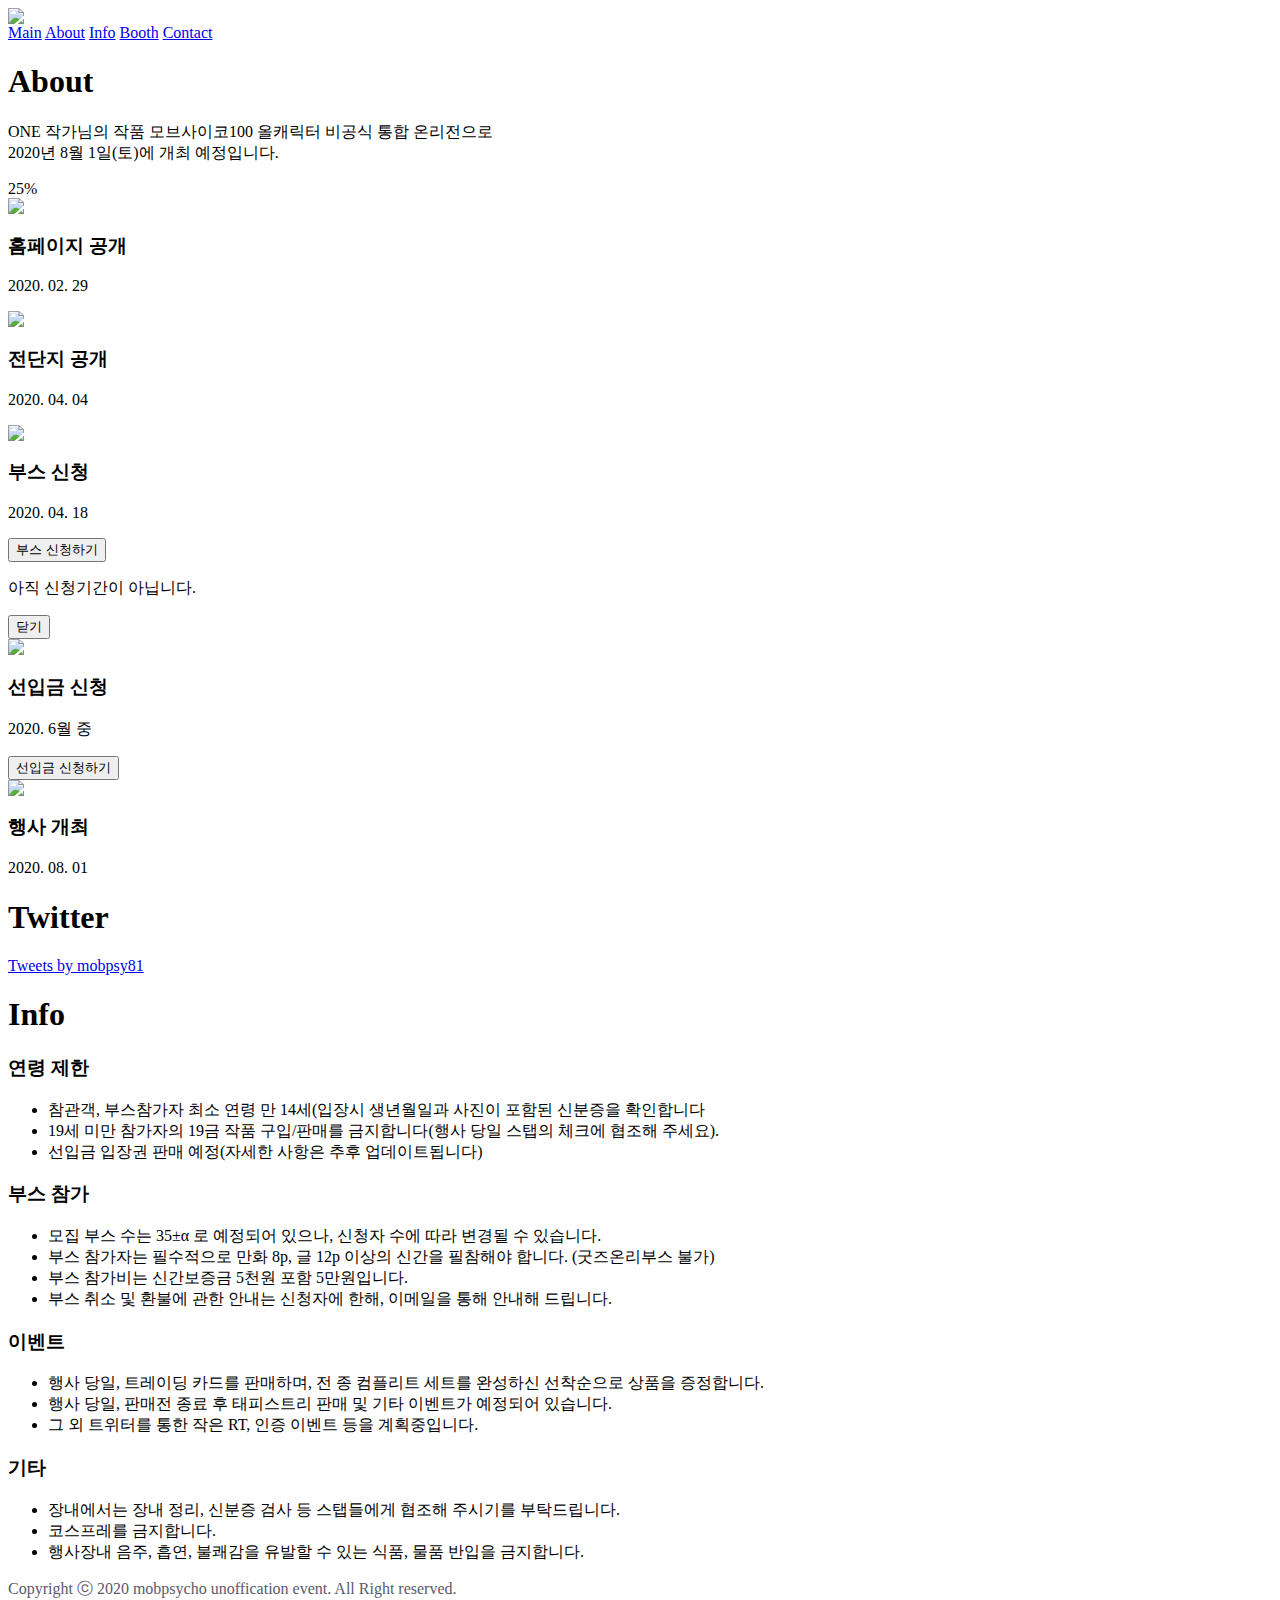
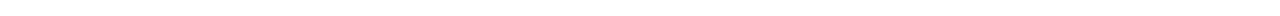
==== index.html @ 05ce7b79 "main_update" ====
<html lang="ko">
<head>
    <meta charset="UTF-8">
    <meta name="viewport" content="user-scalable=no, initial-scale=1.0, maximum-scale=1.0, minimum-scale=1.0, width=device-width">
    <meta name="author" content="webstoryboy">
    <meta name="description" content="모브사이코100 통합 온리전 2020년 8월 1일 개최합니다.">
    <meta name="keywords" content="모브사이코100, mobpsycho100, mobpsycho, 온리전">
    <title>모브싸이코100 통합 온리전</title>

    <!-- style -->
    <link rel="stylesheet" href="css/main.css?1">
    <link href="https://fonts.googleapis.com/css?family=Lato|Noto+Sans+KR|Racing+Sans+One&display=swap" rel="stylesheet">
    <link href="https://fonts.googleapis.com/icon?family=Material+Icons" rel="stylesheet">
    

    <!-- 파비콘 -->
    <link rel="shortcut icon" href="img/favicon.ico">
    <link rel="apple-touch-icon-precomposed" href="img/favicon-152.png">
    <link rel="icon" href="img/favicon-16.png" sizes="16x16"> 
    <link rel="icon" href="img/favicon-32.png" sizes="32x32"> 
    <link rel="icon" href="img/favicon-48.png" sizes="48x48"> 
    <link rel="icon" href="img/favicon-64.png" sizes="64x64"> 
    <link rel="icon" href="img/favicon-128.png" sizes="128x128">

    <script src="https://ajax.googleapis.com/ajax/libs/jquery/1.12.4/jquery.min.js"></script>
    <script type="text/javascript">
        jQuery(document).ready(function($) {
            $('.counter').counterUp({
                delay: 10,
                time: 1000
            });
        });
    </script>

    <!-- HTLM5shiv ie6~8 -->
    <!--[if lt IE 9]> 
        <script src="js/html5shiv.min.js"></script>
        <script type="text/javascript">
            alert("현재 당신이 보는 브라우저는 지원하지 않습니다. 최신 브라우저로 업데이트해주세요!");
        </script>
    <![endif]-->
</head>

<body>
    <!--menu-->
    <header id="header">
        <div class="container">
            <div class="header clrearfix">
                <div class="row">
                    <div class="header_menu">
                        <div class="left_wrap">
                            <a href="index.html"><img src="img/logo.png"></a> 
                        </div>
                        <div class="right_wrap">
                            <a class="menu" href="index.html">Main</a>
                            <a class="menu" href="#about_twitter">About</a>
                            <a class="menu" href="#info">Info</a>
                            <a class="menu" href="booth.html">Booth</a>
                            <a class="menu" href="contact.html">Contact</a>
                        </div>
                    </div>
                </div>
            </div>
        </div>
    </header>

    <!--banner-->
    <section id="banner">
        <div class="container">
            <div class="banner">
            </div>
        </div>
    </section>

    <!--about-->
    <section id="about_twitter">
        <div class="container">
            <div class="row">
                <div class="about">
                    <h1>About</h1>
                    <p>ONE 작가님의 작품 모브사이코100 올캐릭터 비공식 통합 온리전으로 <br>2020년 8월 1일(토)에 개최 예정입니다.</p>
                    <div class="number">
                        <span class="counter">25</span><span>%</span>
                    </div>

                    <div class="process">
                        <div class="step">
                            <div class="icon">
                                <img src="img/icon1.svg">
                            </div>
                            <div class="line">
                                <div class="circle_on"></div>
                                <div class="rectangle_done"></div>
                            </div>
                            <div class="txt">
                                <h3>홈페이지 공개</h3>
                                <p class="subtxt">2020. 02. 29</p>
                            </div>
                        </div>
                        <div class="step">
                            <div class="icon">
                                <img src="img/icon2.svg">
                            </div>
                            <div class="line">
                                <div class="circle_on"></div>
                                <div class="rectangle_doing"></div>
                            </div>
                            <div class="txt">
                                <h3>전단지 공개</h3>
                                <p class="subtxt">2020. 04. 04</p>
                            </div>
                        </div>
                        <div class="step">
                            <div class="icon">
                                <img src="img/icon3.svg">
                            </div>
                            <div class="line">
                                <div class="circle"></div>
                                <div class="rectangle"></div>
                            </div>
                            <div class="txt">
                                <h3>부스 신청</h3>
                                <p class="subtxt">2020. 04. 18</p>
                                <button type="button" id="booth" class="btn_apply">부스 신청하기</button>
                                
                                <!-- The Modal -->
                                <div id="modal" class="modal">
                                <!-- Modal content -->
                                    <div class="modal-content">                     
                                        <p class="modal_txt">아직 신청기간이 아닙니다.</p>
                                        <button type="button" id="modal_close_btn">닫기</button>                                  
                                    </div>
                                </div>
                            </div>
                        </div>
                        <div class="step">
                            <div class="icon">
                                <img src="img/icon4.svg">
                            </div>
                            <div class="line">
                                <div class="circle"></div>
                                <div class="rectangle"></div>
                            </div>
                            <div class="txt">
                                <h3>선입금 신청</h3>
                                <p class="subtxt">2020. 6월 중</p>
                                <button button type="button" id="enter" class="btn_apply">선입금 신청하기</button>
                            </div>
                        </div>
                        <div class="step">
                            <div class="icon">
                                <img src="img/icon5.svg">
                            </div>
                            <div class="line">
                                <div class="circle"></div>
                                <div class="rectangle_end"></div>
                            </div>
                            <div class="txt">
                                <h3>행사 개최</h3>
                                <p class="subtxt">2020. 08. 01</p>
                            </div>
                        </div>
                    </div>

                </div>
                <div class="twitter">
                    <h1>Twitter</h1>
                    <a class="twitter-timeline" data-width="100%" data-height="460" data-theme="light" href="https://twitter.com/mobpsy81?ref_src=twsrc%5Etfw">Tweets by mobpsy81</a> <script async src="https://platform.twitter.com/widgets.js" charset="utf-8"></script>
                </div>
            </div>
        </div>
    </section>

    <section id="info">
        <div class="container">
            <h1>Info</h1>
            <div class="row">
                <div class="card_wrap">
                <div class="card">
                        <h3>연령 제한</h3>
                        <ul>
                            <li>참관객, 부스참가자 최소 연령 만 14세(입장시 생년월일과 사진이 포함된 신분증을 확인합니다</li>
                            <li>19세 미만 참가자의 19금 작품 구입/판매를 금지합니다(행사 당일 스탭의 체크에 협조해 주세요).</li>
                            <li>선입금 입장권 판매 예정(자세한 사항은 추후 업데이트됩니다)</li>
                        </ul>
                    </div>
                    <div class="card">
                        <h3>부스 참가</h3>
                        <ul>
                            <li>모집 부스 수는 35±α 로 예정되어 있으나, 신청자 수에 따라 변경될 수 있습니다.</li>
                            <li>부스 참가자는 필수적으로 만화 8p, 글 12p 이상의 신간을 필참해야 합니다. (굿즈온리부스 불가)</li>
                            <li>부스 참가비는 신간보증금 5천원 포함 5만원입니다.</li>
                            <li>부스 취소 및 환불에 관한 안내는 신청자에 한해, 이메일을 통해 안내해 드립니다.</li>
                        </ul>
                    </div>
                </div>
                <div class="card_wrap">
                    <div class="card">
                        <h3>이벤트</h3>
                        <ul>
                            <li>행사 당일, 트레이딩 카드를 판매하며, 전 종 컴플리트 세트를 완성하신 선착순으로 상품을 증정합니다.</li>
                            <li>행사 당일, 판매전 종료 후 태피스트리 판매 및 기타 이벤트가 예정되어 있습니다.</li>
                            <li>그 외 트위터를 통한 작은 RT, 인증 이벤트 등을 계획중입니다.</li>
                        </ul>
                    </div>
                    <div class="card">
                        <h3>기타</h3>
                        <ul>
                            <li>장내에서는 장내 정리, 신분증 검사 등 스탭들에게 협조해 주시기를 부탁드립니다.</li>
                            <li>코스프레를 금지합니다.</li>
                            <li>행사장내 음주, 흡연, 불쾌감을 유발할 수 있는 식품, 물품 반입을 금지합니다.</li>
                        </ul>
                    </div>
                </div>

            </div>
        </div>

    </section>

    <footer>
        <p style="color: #5B596E;">Copyright ⓒ 2020 mobpsycho unoffication event. All Right reserved.</p>
    </footer>
    
    <script src="https://cdnjs.cloudflare.com/ajax/libs/waypoints/2.0.3/waypoints.min.js"></script>
    <script src="jquery.counterup.min.js"></script>
    <script>
           document.getElementById("booth").onclick = function() {
               document.getElementById("modal").style.display="block";
           }

           document.getElementById("enter").onclick = function() {
               document.getElementById("modal").style.display="block";
           }
           
           document.getElementById("modal_close_btn").onclick = function() {
               document.getElementById("modal").style.display="none";
           }   
    </script>

</body>
</html>
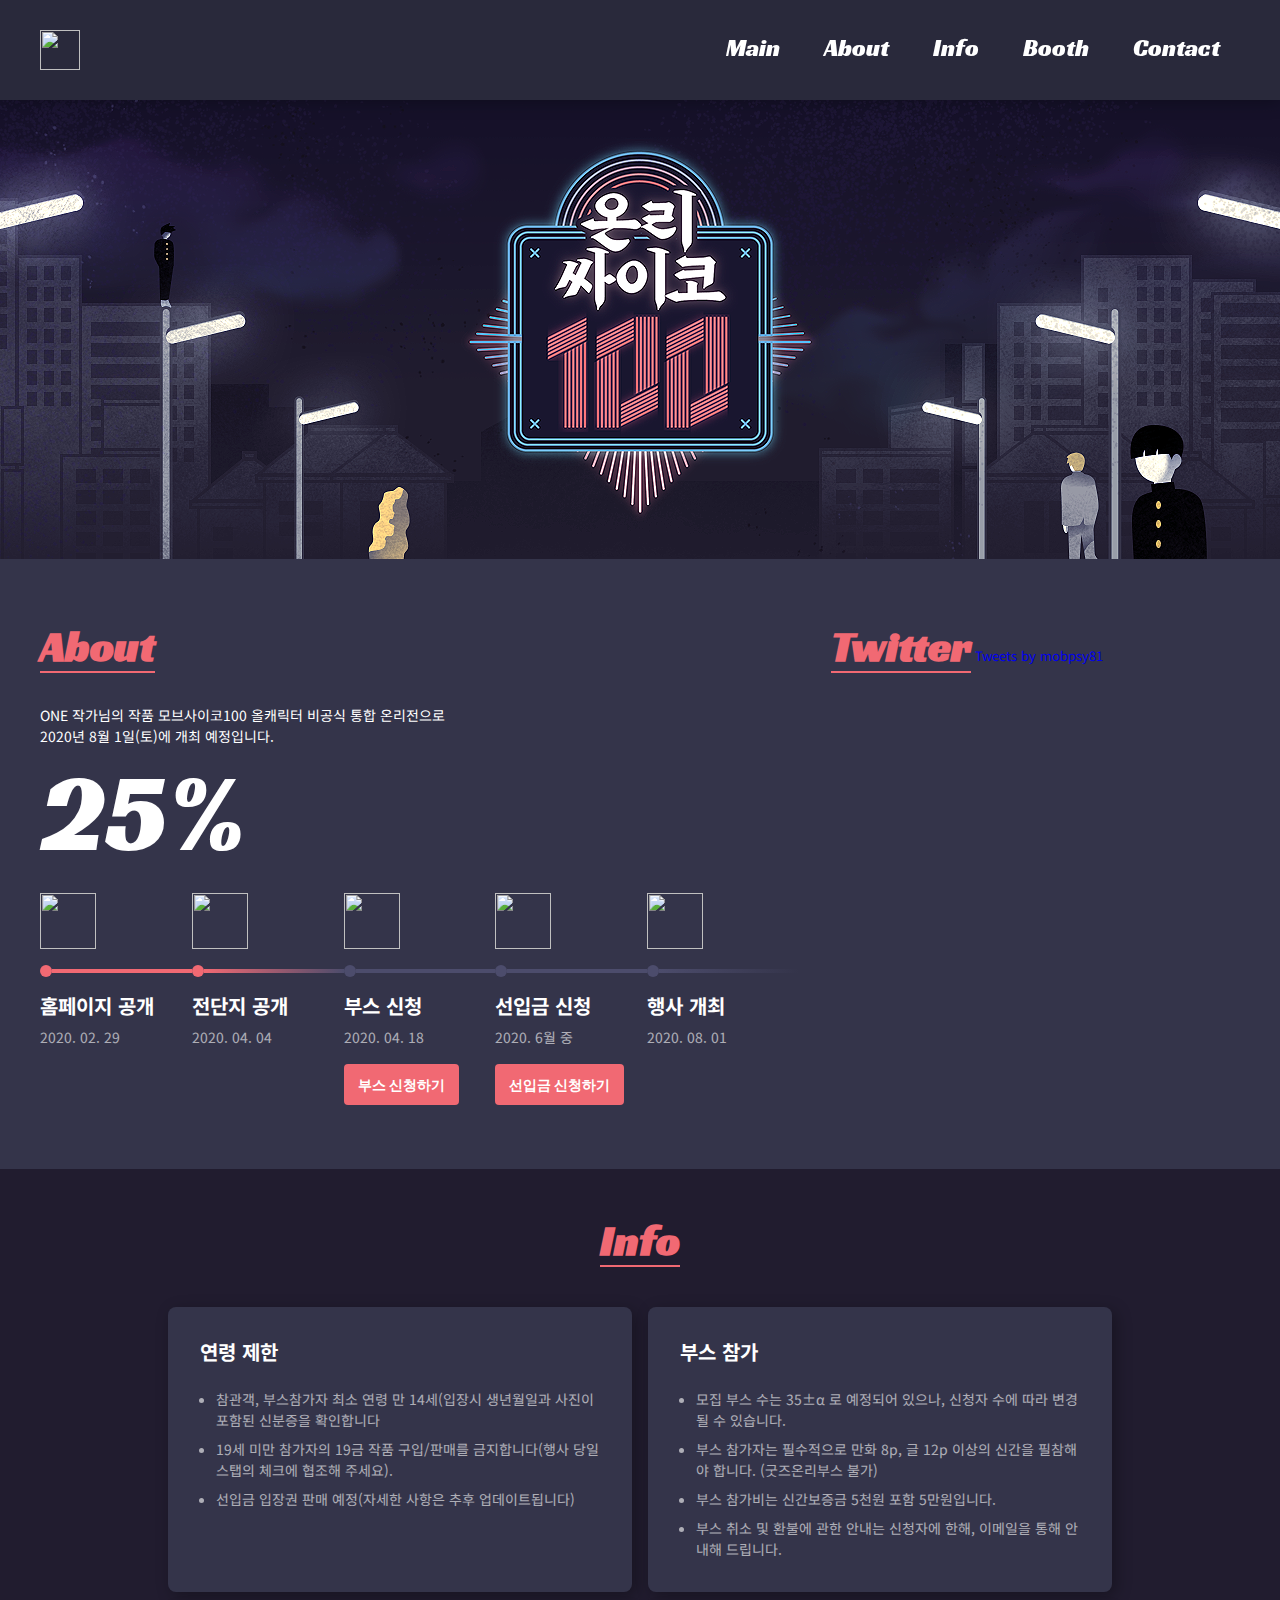
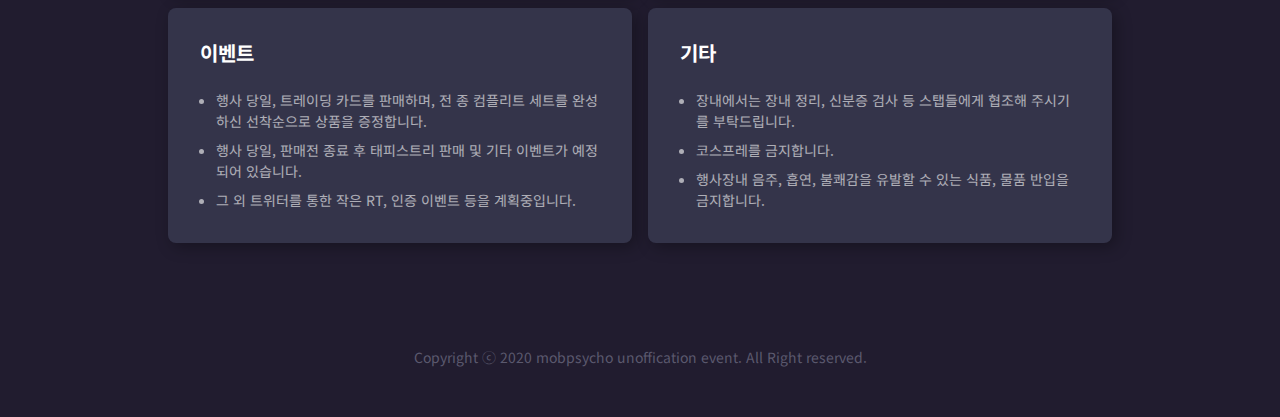
==== commit 91e9fae8: "index_again" ====
--- a/index.html
+++ b/index.html
@@ -8,7 +8,7 @@
     <title>모브싸이코100 통합 온리전</title>
 
     <!-- style -->
-    <link rel="stylesheet" href="css/main.css?1">
+    <link rel="stylesheet" href="css/main.css?2">
     <link href="https://fonts.googleapis.com/css?family=Lato|Noto+Sans+KR|Racing+Sans+One&display=swap" rel="stylesheet">
     <link href="https://fonts.googleapis.com/icon?family=Material+Icons" rel="stylesheet">
     
--- a/css/main.css
+++ b/css/main.css
@@ -0,0 +1,739 @@
+/* reset */
+/* 여백 초기화 */
+body,div,ul,li,dl,dd,dt,ol,h1,h2,h3,h4,h5,h6,input,fieldset,legend,p,select,table,th,td,tr,textarea,button,form,figure,figcaption{margin:0;padding:0;}
+
+/* a 링크 초기화 */
+a {
+    text-decoration: none;
+}
+
+a:hover {
+    text-decoration: none;
+}
+
+/* 폰트 초기화 */
+body, input, textarea, select, button, table {font-family: 'Noto Sans KR', 'AppleSDGothicNeo-Regular','Malgun Gothic', sans-serif; color: #222; font-size: 13px; line-height: 1.5;}
+
+/* style */
+
+/* 레이아웃 */
+
+body {
+    background-color: #211C2F;
+}
+
+.clearfix:after {
+    content: "";
+    display: block;
+    clear: both;
+}
+
+.title {
+    text-align: center;
+    padding-top: 99px;
+    margin: 3rem 0;
+}
+
+.title p {
+    font-size: 16px;
+    line-height: 26px;
+}
+
+.title a {
+    color: #fff;
+    text-decoration: underline;
+}
+
+.title a:hover {
+    color: #F16973;
+}
+
+footer {
+    background-color: #211C2F;
+    height: 70px;
+    text-align: center;
+    margin-top: 3rem;
+}
+
+/* 컨테이너 */
+.container {
+    position: relative; 
+    width: 1200px; 
+    margin: 0 auto;
+}
+
+/* 헤더 */
+
+#header {
+    background-color: #29293B;
+    position: fixed;
+    top: 0;
+    width: 100%;
+    z-index: 1;
+    box-shadow: 0 2px 16px 0 rgba(0,0,0,0.30);
+}
+
+.header {
+    padding: 30px 0;
+}
+
+.header .header_menu {
+    vertical-align: middle;
+}
+
+.header_menu .left_wrap {
+    display: inline-block;
+}
+
+.header_menu .right_wrap {
+    display: inline-block;
+    float: right;
+}
+
+.header_menu img {
+    display: inline-block;
+    vertical-align: middle;
+    height: 40px;
+    margin-right: 40px;
+}
+
+.menu {
+    color: #fff;
+    display: inline-block;
+    vertical-align: middle;
+    transition: 0.3s ease;
+    -webkit-transition: 0.3s ease;
+    -moz-transition: 0.3s ease;
+    font-family: 'Racing Sans One', cursive;
+    font-size: 24px;
+    margin: 0 20px;
+}
+
+.menu .on {
+    color: #F16973;
+    text-decoration-line: underline;
+}
+
+.menu:hover {
+    color: #F16973;
+    text-decoration-line: underline;
+    cursor: pointer;
+}
+
+/*mobile-header*/
+
+
+
+
+
+/*banner*/
+#banner {
+    background: url(../img/banner.png);
+    background-color: #151129;
+    background-repeat: no-repeat;
+    background-position: center;
+    height: 460px;
+    margin-top: 99px;
+}
+
+.banner {
+    height: 460px;
+}
+
+/*about*/
+#about_twitter {
+    padding: 4rem 0;
+    background-color: #34344A;
+    display: flex;
+}
+
+#about_twitter .row {
+    display: flex;
+    animation: transform 1s, all 1s ease;
+}
+
+.about {
+    width: 65%;
+    margin-right: 2rem;
+    display: inline-block;
+}
+
+.number>span {
+    font-size: 110px;
+    font-family: 'Racing Sans One', cursive;
+    line-height: 130px;
+    margin-top: 1rem;
+    color: #fff;
+}
+
+/*about-process*/
+
+.process {
+    display: flex;
+}
+
+.step {
+    width: 20%;
+    margin-top: 1rem;
+    text-align: left;
+}
+
+.icon>img{
+    height: 56px;
+}
+
+.line {
+    display: flex;
+}
+
+.circle {
+    height: 12px;
+    width: 12px;
+    background-color: #4C4C6C;
+    border-radius: 50%;
+    display: inline-block;
+    margin: 1rem 0;
+}
+
+.circle_on {
+    height: 12px;
+    width: 12px;
+    background-color: #F16973;
+    border-radius: 50%;
+    display: inline-block;
+    margin: 1rem 0;
+}
+
+.rectangle {
+    height: 4px;
+    width: 85%;
+    padding-left: 12px;
+    background-color: #4C4C6C;
+    display: inline-block;
+    margin: 1.25rem 0;
+}
+
+.rectangle_done {
+    height: 4px;
+    width: 85%;
+    padding-left: 12px;
+    background-color: #F16973;
+    display: inline-block;
+    margin: 1.25rem 0;
+}
+
+
+.rectangle_doing {
+    height: 4px;
+    width: 85%;
+    padding-left: 12px;
+    background: linear-gradient( to right, #F16973,#4C4C6C );
+    display: inline-block;
+    margin: 1.25rem 0;
+}
+
+.rectangle_end {
+    height: 4px;
+    width: 85%;
+    padding-left: 12px;
+    background: linear-gradient( to right, #4C4C6C, #34344A);
+    display: inline-block;
+    margin: 1.25rem 0;
+}
+
+
+.btn_apply {
+    background-color: #F16973;
+    border-radius: 4px;
+    border: none;
+    padding: 10px 14px;
+    text-align: center;
+    display: inline-block;
+    font-size: 14px;
+    font-weight: 700;
+    color: #fff;
+    font-family: 'Lato', sans-serif;
+    margin-top: 1rem;
+    cursor: pointer;
+}
+
+.btn_apply:hover {
+    background-color: #FF949C;
+    border-color: #FF949C;
+    color: #ffffff;
+}
+
+/*twitter*/
+.twitter {
+    width: 35%;
+    display: inline-block;
+}
+
+/*info*/
+
+#info {
+    padding: 3rem 0;
+    text-align: center;
+    background-color: #211C2F;
+    background: url(../img/pattern.png);
+    background-repeat: repeat;
+}
+
+.card_wrap {
+    width: 80%;
+    display: flex;
+    margin: 0 auto;
+    animation: transform 1s, all 1s ease;
+}
+
+.card {
+    width: 50%;
+    margin: 0.5rem;
+    padding: 2rem;
+    background: #34344A;
+    box-shadow: 4px 4px 16px 0 rgba(0,0,0,0.30);
+    border-radius: 8px;
+    text-align: left;
+    display: inline-block;
+}
+
+.card>h3 {
+    margin-bottom: 1.5rem;
+}
+
+
+/*Contat form*/
+
+#contact {
+    background-color: #211C2F;
+    display: block;
+}
+
+.form_container {
+    display: block;
+    width: 700px;
+    margin: 0 auto;
+}
+
+.pure-group {
+    display: block;
+    padding: 10px 0;
+    border: none;
+}
+
+input {
+    height: 40px;
+    width: 30%;
+    border: none;
+    border-radius: 4px;
+    padding: 8px;
+}
+
+textarea {
+    width: 85%;
+    border: none;
+    border-radius: 4px;
+    padding: 8px;
+}
+
+label {
+    color: #fff;
+    font-size: 20px;
+    display: inline-block;
+    width: 15%;
+    vertical-align: top;
+}
+
+.send_contact {
+    display: block;
+    width: 200px;
+    height: 48px;
+    background: #F16973;
+    border: none;
+    border-radius: 4px;
+    font-size: 16px;
+    font-weight: 700;
+    color: #fff;
+    margin: 1.5rem auto;
+    cursor: pointer;
+}
+
+/* The Modal (background) */
+#modal { /* Hidden by default */
+    display: none;
+    position: fixed; /* Stay in place */
+    z-index: 1; /* Sit on top */
+    left: 0;
+    top: 0;
+    width: 100%;
+    height: 100%; /* Full height */
+    overflow: auto; /* Enable scroll if needed */
+    background-color: rgb(0,0,0); /* Fallback color */
+    background-color: rgba(0,0,0,0.4); /* Black w/ opacity */
+}
+
+/* Modal Content/Box */
+.modal-content {
+    background-color: #fefefe;
+    margin: 26% auto; /* 15% from the top and centered */
+    padding: 30px;
+    border: 1px solid #888;
+    border-radius: 4px;
+    width: 300px;
+    text-align: center;        
+}
+
+.modal-content .modal_txt {
+    font-size: 20px;
+    color: #34344A;
+    text-align: center;
+}
+
+/* The Close Button */
+#modal_close_btn {
+    color: #aaa;
+    display: inline-block;
+    font-size: 14px;
+    font-weight: bold;
+    padding: 4px 16px;
+    border-radius: 4px;
+    border: solid #aaa 1px;
+    margin-top: 20px;
+}
+
+#modal_close_btn:hover,
+#modal_close_btn:focus {
+    color: black;
+    text-decoration: none;
+    cursor: pointer;
+}
+
+
+/*폰트*/
+h1 {
+    font-family: 'Racing Sans One', cursive;
+    font-size: 42px;
+    line-height: 48px;
+    color: #F16973;
+    border-bottom: solid #F16973 2px;
+    display: inline-block;
+    margin-bottom: 2rem;
+}
+
+h2 {
+    font-family: 'Noto Sans KR', 'AppleSDGothicNeo-Regular', sans-serif;
+    font-size: 24px;
+    color: #fff;
+    font-weight: 700;
+}
+
+
+h3 {
+    font-family: 'Noto Sans KR', 'AppleSDGothicNeo-Regular', sans-serif;
+    font-size: 20px;
+    line-height: 26px;
+    color: #fff;
+    font-weight: 700;
+    margin-bottom: 8px;
+}
+
+p {
+    font-family: 'Noto Sans KR', 'AppleSDGothicNeo-Regular', sans-serif;
+    font-size: 14px;
+    color: #fff;
+    font-weight: normal;
+}
+
+.subtxt {
+    color: #fff; opacity: 0.6;
+}
+
+ul
+li {
+    position: relative;
+    margin-top: 8px;
+    font-size: 14px;
+    font-weight: 400;
+    left: 1rem;
+    width: calc(100% - 1rem);
+    color: #fff;
+    opacity: 0.6;
+    padding-right: 10px;
+}
+
+@keyframes transform {
+    0% {
+        transform: translateY(20px);
+        opacity: 0;
+    }
+
+    100% {
+        transform: translateY(0);
+        opacity: 1;
+    }
+}
+
+
+
+/* mediaquery */
+/* 화면 너비 0~1220px */
+@media (max-width: 1220px){
+    .container {width: 100%;}
+    .row {padding: 0 2rem;}
+}
+
+@media (max-width: 1024px){
+
+    .row {padding: 0 1.5rem;}
+
+    #about_twitter {
+        display: block;
+        text-align: center;
+        margin: 0 auto;
+    }
+
+    #about_twitter .row {
+        display: block;
+        padding: 1rem;
+    }
+
+    #about_twitter {
+        padding: 0;
+        display: block;
+    }
+
+    .about {
+        width: 80%;
+        display: block;
+        margin: 4rem auto;
+    }
+
+    .twitter {
+        width: 70%;
+        display: block;
+        margin: 4rem auto;
+    }
+
+    .txt {
+        text-align: left;
+    }
+
+    .card_wrap {
+        width: 100%;
+    }
+
+    .form_container {
+        width: 80%;
+    }
+}
+
+@media (max-width: 768px){
+
+    .row {padding: 0 1rem;}
+
+    .container {
+        position: relative; 
+        width: 100%;
+        margin: 0 auto;
+    }
+    
+    /* 헤더 */
+    
+    .header {
+        padding: 20px 0;
+    }
+    
+    .header .header_menu {
+        text-align: center;
+        display: block;
+    }
+    
+    .header_menu .left_wrap {
+        width: 100%;
+        display: block;
+        text-align: center;
+    }
+    
+    .header_menu .right_wrap {
+        width: 100%;
+        display: block;
+        float: none;
+        margin-top: 20px;
+    }
+    
+    .header_menu img {
+        display: inline-block;
+        height: 32px;
+        margin-right: 0;
+    }
+
+    .menu {
+        color: #fff;
+        display: inline-block;
+        vertical-align: middle;
+        transition: 0.3s ease;
+        -webkit-transition: 0.3s ease;
+        -moz-transition: 0.3s ease;
+        font-family: 'Racing Sans One', cursive;
+        font-size: 20px;
+        margin: 0 20px;
+    }
+
+    .card_wrap {
+        display: block;
+    }
+
+    .card {
+        width: 80%;
+        display: block;
+        margin: 1rem auto;
+    }
+
+    .about {
+        width: 90%;
+        display: block;
+        margin: 4rem auto;
+    }
+
+    .process {
+        display: flex;
+        text-align: center;
+        margin: 1rem auto;
+    }
+
+    .step {
+        width: 100%;
+        margin-top: 1rem;
+        text-align: center;
+        display: block;
+    }
+    
+    .icon>img{
+        width: 100px;
+        display: inline-block;
+        margin-bottom: 1rem;
+    }
+
+    .txt {
+        text-align: center;
+        margin-bottom: 2rem;
+    }
+
+    
+    .line {
+        display: none;
+    }
+    
+    .circle {
+       display: none;
+    }
+    
+    .circle_on {
+        display: none;
+    }
+    
+    .rectangle {
+        display: none;
+    }
+    
+    .rectangle_doing {
+        display: none;
+    }
+
+    .rectangle_done {
+        display: none;
+    }
+    
+    .rectangle_end {
+        display: none;
+    }
+    
+    
+    .btn_apply {
+        background-color: #F16973;
+        border-radius: 4px;
+        padding: 10px 14px;
+        text-align: center;
+        display: inline-block;
+        font-size: 14px;
+        font-weight: 700;
+        color: #fff;
+        font-family: 'Lato', sans-serif;
+        margin-top: 1rem;
+    }
+    
+    .btn_apply:hover {
+        background-color: #FF949C;
+        border-color: #FF949C;
+        color: #ffffff;
+    }
+
+    label {
+        display: block;
+        margin-bottom: 16px;
+        width: 100%;
+    }
+
+    input {
+        width: 60%;
+    }
+
+    textarea {
+        width: 100%;
+    }
+
+}
+
+@media (max-width: 500px) {
+    .menu {
+        font-size: 16px;
+        margin: 0 4px;
+    }
+
+    .about {
+        width: 90%;
+        display: block;
+        margin: 3rem auto;
+    }
+
+    .twitter {
+        width: 80%;
+        display: block;
+        margin: 3rem auto;
+    }
+
+    .process {
+        display: inline-block;
+        text-align: center;
+        margin: 1rem auto;
+    }
+
+    .step {
+        width: 100%;
+        margin-top: 1rem;
+        text-align: center;
+        display: block;
+    }
+    
+    .icon>img{
+        width: 100px;
+        display: inline-block;
+        margin-bottom: 1rem;
+    }
+
+    .txt {
+        text-align: center;
+        margin-bottom: 2rem;
+    }
+
+    .title p {
+        font-size: 12px;
+        line-height: 22px;
+    }
+
+    .modal-content {
+        background-color: #fefefe;
+        margin: 40% auto; /* 15% from the top and centered */
+    }
+
+}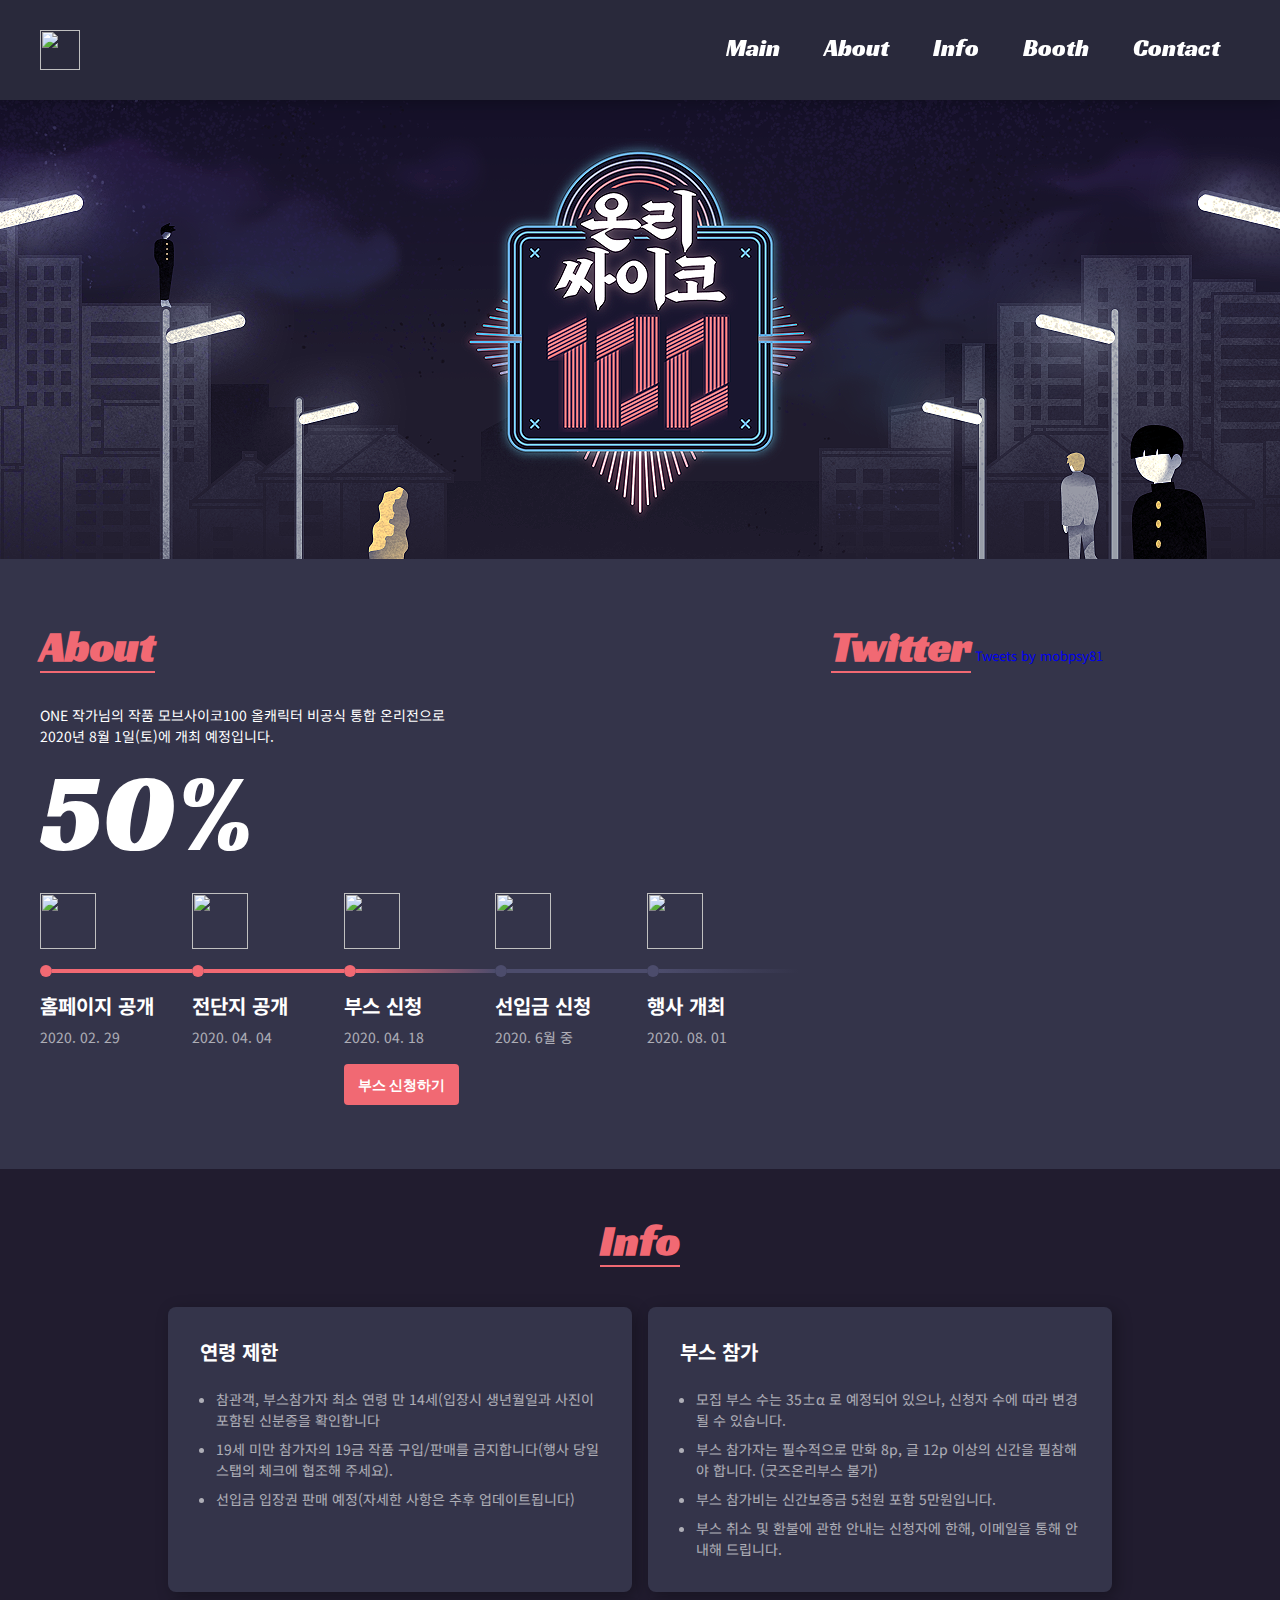
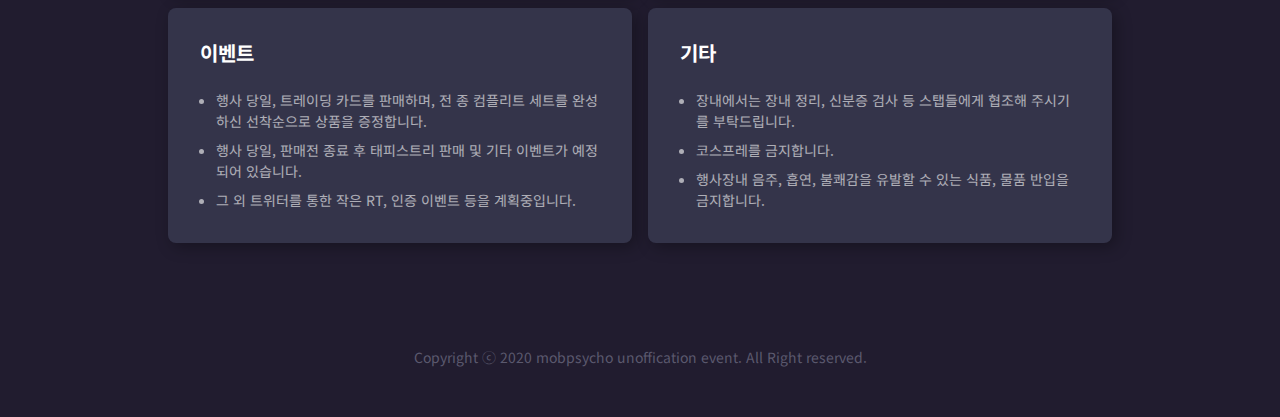
==== commit e3efe9a5: "booth info update" ====
--- a/index.html
+++ b/index.html
@@ -80,7 +80,7 @@
                     <h1>About</h1>
                     <p>ONE 작가님의 작품 모브사이코100 올캐릭터 비공식 통합 온리전으로 <br>2020년 8월 1일(토)에 개최 예정입니다.</p>
                     <div class="number">
-                        <span class="counter">25</span><span>%</span>
+                        <span class="counter">50</span><span>%</span>
                     </div>
 
                     <div class="process">
@@ -103,7 +103,7 @@
                             </div>
                             <div class="line">
                                 <div class="circle_on"></div>
-                                <div class="rectangle_doing"></div>
+                                <div class="rectangle_done"></div>
                             </div>
                             <div class="txt">
                                 <h3>전단지 공개</h3>
@@ -115,36 +115,29 @@
                                 <img src="img/icon3.svg">
                             </div>
                             <div class="line">
+                                <div class="circle_on"></div>
+                                <div class="rectangle_doing"></div>
+                            </div>
+                            <div class="txt">
+                                <h3>부스 신청</h3>
+                                <p class="subtxt">2020. 04. 18</p>
+                                <button type="button" id="booth" class="btn_apply"><a href="booth.html" target="_self">부스 신청하기</a></button>
+                                
+
+                            </div>
+                        </div>
+                        <div class="step">
+                            <div class="icon">
+                                <img src="img/icon4.svg">
+                            </div>
+                            <div class="line">
                                 <div class="circle"></div>
                                 <div class="rectangle"></div>
                             </div>
                             <div class="txt">
-                                <h3>부스 신청</h3>
-                                <p class="subtxt">2020. 04. 18</p>
-                                <button type="button" id="booth" class="btn_apply">부스 신청하기</button>
-                                
-                                <!-- The Modal -->
-                                <div id="modal" class="modal">
-                                <!-- Modal content -->
-                                    <div class="modal-content">                     
-                                        <p class="modal_txt">아직 신청기간이 아닙니다.</p>
-                                        <button type="button" id="modal_close_btn">닫기</button>                                  
-                                    </div>
-                                </div>
-                            </div>
-                        </div>
-                        <div class="step">
-                            <div class="icon">
-                                <img src="img/icon4.svg">
-                            </div>
-                            <div class="line">
-                                <div class="circle"></div>
-                                <div class="rectangle"></div>
-                            </div>
-                            <div class="txt">
                                 <h3>선입금 신청</h3>
                                 <p class="subtxt">2020. 6월 중</p>
-                                <button button type="button" id="enter" class="btn_apply">선입금 신청하기</button>
+                                <!-- <button button type="button" id="enter" class="btn_apply"><a href="">선입금 신청하기</a></button> -->
                             </div>
                         </div>
                         <div class="step">
--- a/css/main.css
+++ b/css/main.css
@@ -57,7 +57,7 @@
 
 /* 컨테이너 */
 .container {
-    position: relative; 
+    position: relative;  
     width: 1200px; 
     margin: 0 auto;
 }
@@ -129,7 +129,7 @@
 /*banner*/
 #banner {
     background: url(../img/banner.png);
-    background-color: #151129;
+    background-color: #b8a18c;
     background-repeat: no-repeat;
     background-position: center;
     height: 460px;
@@ -249,12 +249,15 @@
     padding: 10px 14px;
     text-align: center;
     display: inline-block;
+    margin-top: 1rem;
+    cursor: pointer;
+}
+
+.btn_apply a{
     font-size: 14px;
     font-weight: 700;
     color: #fff;
     font-family: 'Lato', sans-serif;
-    margin-top: 1rem;
-    cursor: pointer;
 }
 
 .btn_apply:hover {
@@ -295,6 +298,10 @@
     border-radius: 8px;
     text-align: left;
     display: inline-block;
+}
+
+.card ul li {
+   left : 1rem;
 }
 
 .card>h3 {
@@ -454,7 +461,6 @@
     margin-top: 8px;
     font-size: 14px;
     font-weight: 400;
-    left: 1rem;
     width: calc(100% - 1rem);
     color: #fff;
     opacity: 0.6;
@@ -509,7 +515,7 @@
     }
 
     .twitter {
-        width: 70%;
+        width: 80%;
         display: block;
         margin: 4rem auto;
     }
@@ -736,4 +742,10 @@
         margin: 40% auto; /* 15% from the top and centered */
     }
 
+    .twitter {
+        width: 100%;
+        display: block;
+        margin: 4rem auto;
+    }
+
 }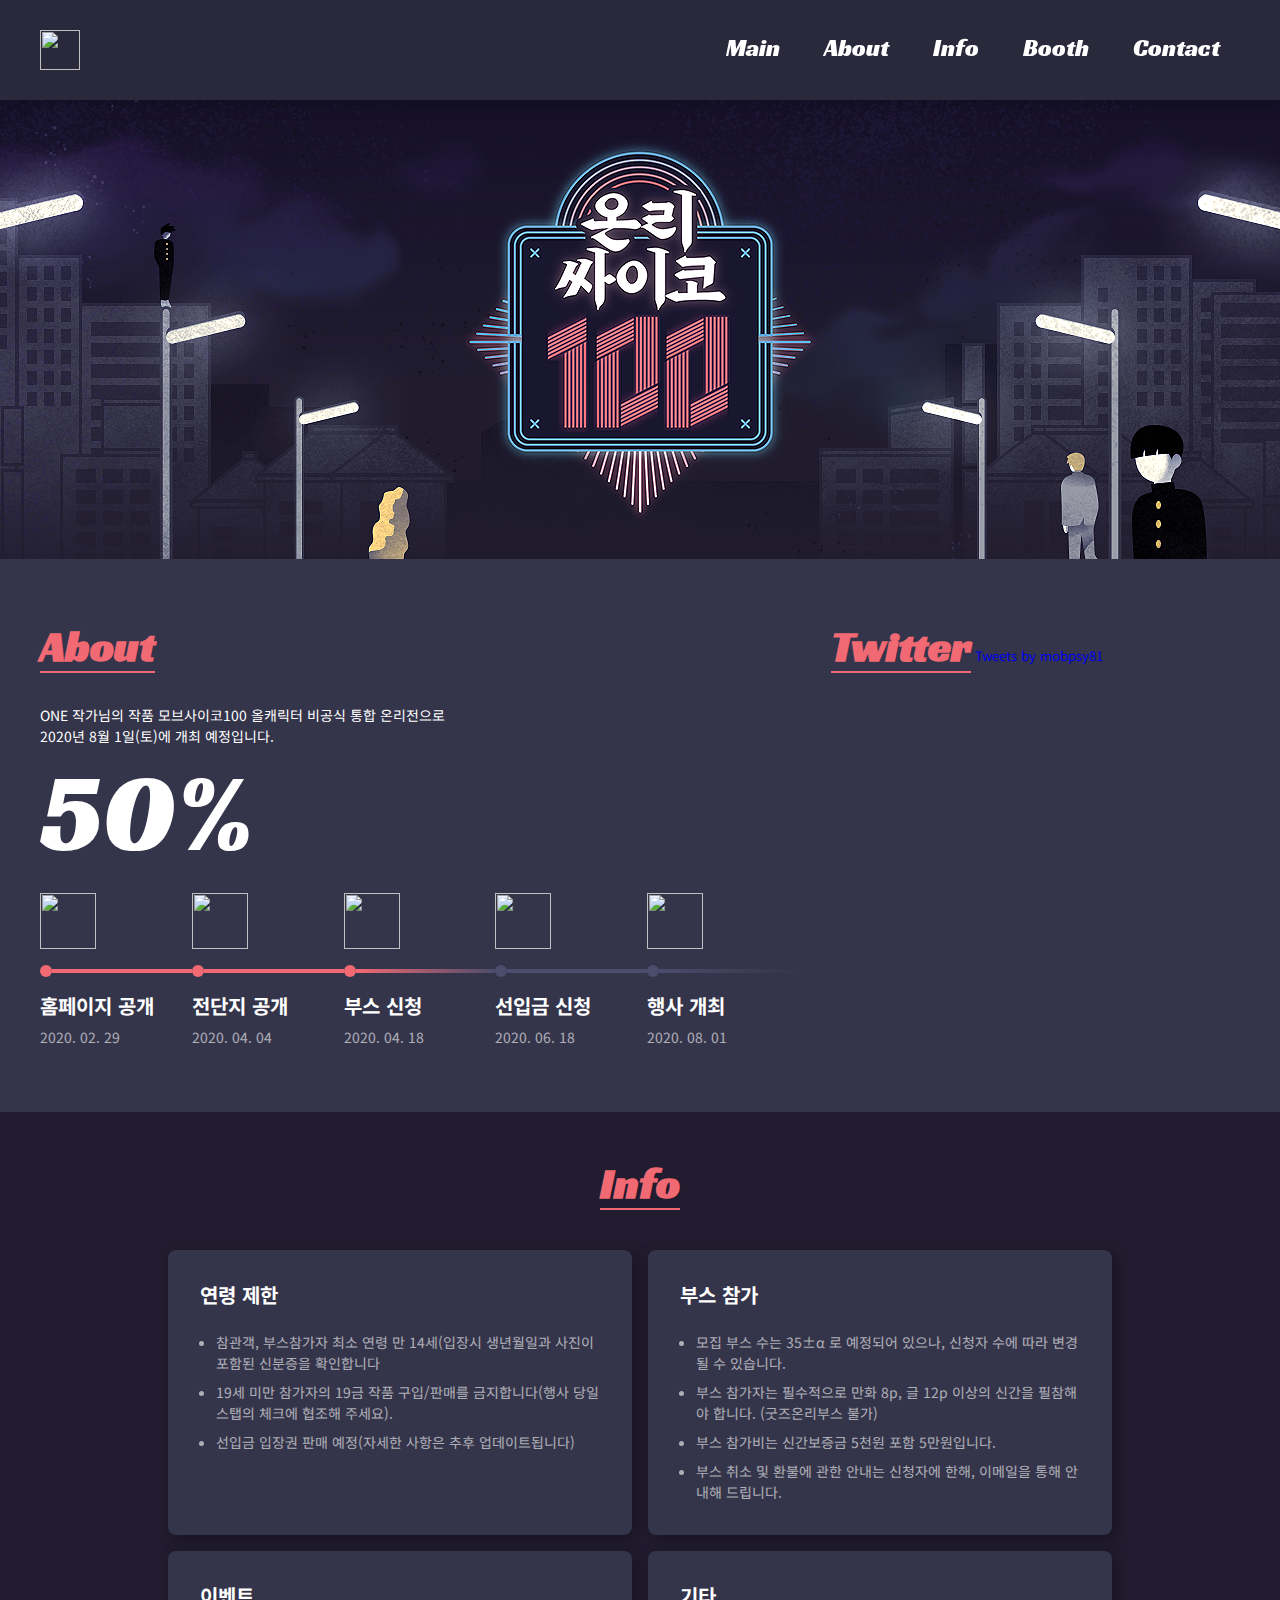
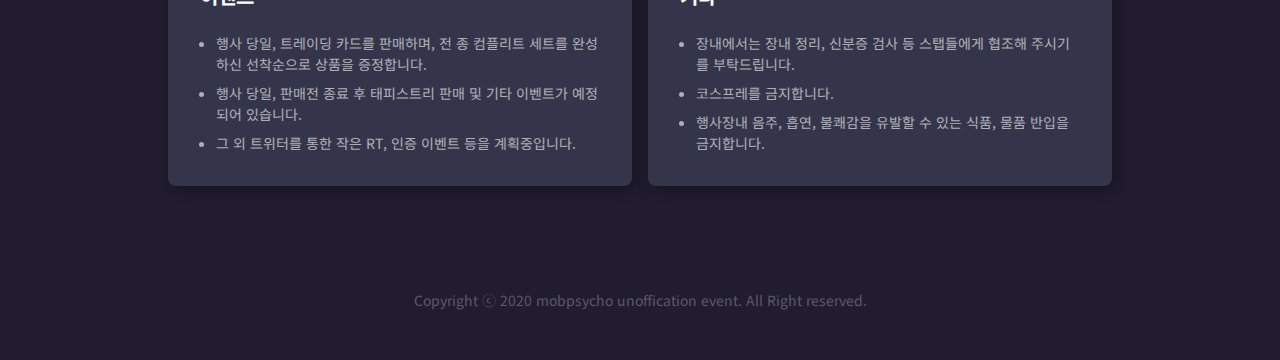
==== commit 2a31cbe5: "main" ====
--- a/index.html
+++ b/index.html
@@ -8,7 +8,7 @@
     <title>모브싸이코100 통합 온리전</title>
 
     <!-- style -->
-    <link rel="stylesheet" href="css/main.css?2">
+    <link rel="stylesheet" href="css/main.css?4">
     <link href="https://fonts.googleapis.com/css?family=Lato|Noto+Sans+KR|Racing+Sans+One&display=swap" rel="stylesheet">
     <link href="https://fonts.googleapis.com/icon?family=Material+Icons" rel="stylesheet">
     
@@ -121,9 +121,7 @@
                             <div class="txt">
                                 <h3>부스 신청</h3>
                                 <p class="subtxt">2020. 04. 18</p>
-                                <button type="button" id="booth" class="btn_apply"><a href="booth.html" target="_self">부스 신청하기</a></button>
-                                
-
+                                <!-- <button type="button" id="booth" class="btn_apply"><a href="booth.html" target="_self">부스 신청하기</a></button> -->
                             </div>
                         </div>
                         <div class="step">
@@ -136,7 +134,7 @@
                             </div>
                             <div class="txt">
                                 <h3>선입금 신청</h3>
-                                <p class="subtxt">2020. 6월 중</p>
+                                <p class="subtxt">2020. 06. 18</p>
                                 <!-- <button button type="button" id="enter" class="btn_apply"><a href="">선입금 신청하기</a></button> -->
                             </div>
                         </div>
--- a/css/main.css
+++ b/css/main.css
@@ -288,6 +288,8 @@
     margin: 0 auto;
     animation: transform 1s, all 1s ease;
 }
+
+
 
 .card {
     width: 50%;
@@ -703,8 +705,7 @@
     }
 
     .twitter {
-        width: 80%;
-        display: block;
+        width: 90%;
         margin: 3rem auto;
     }
 
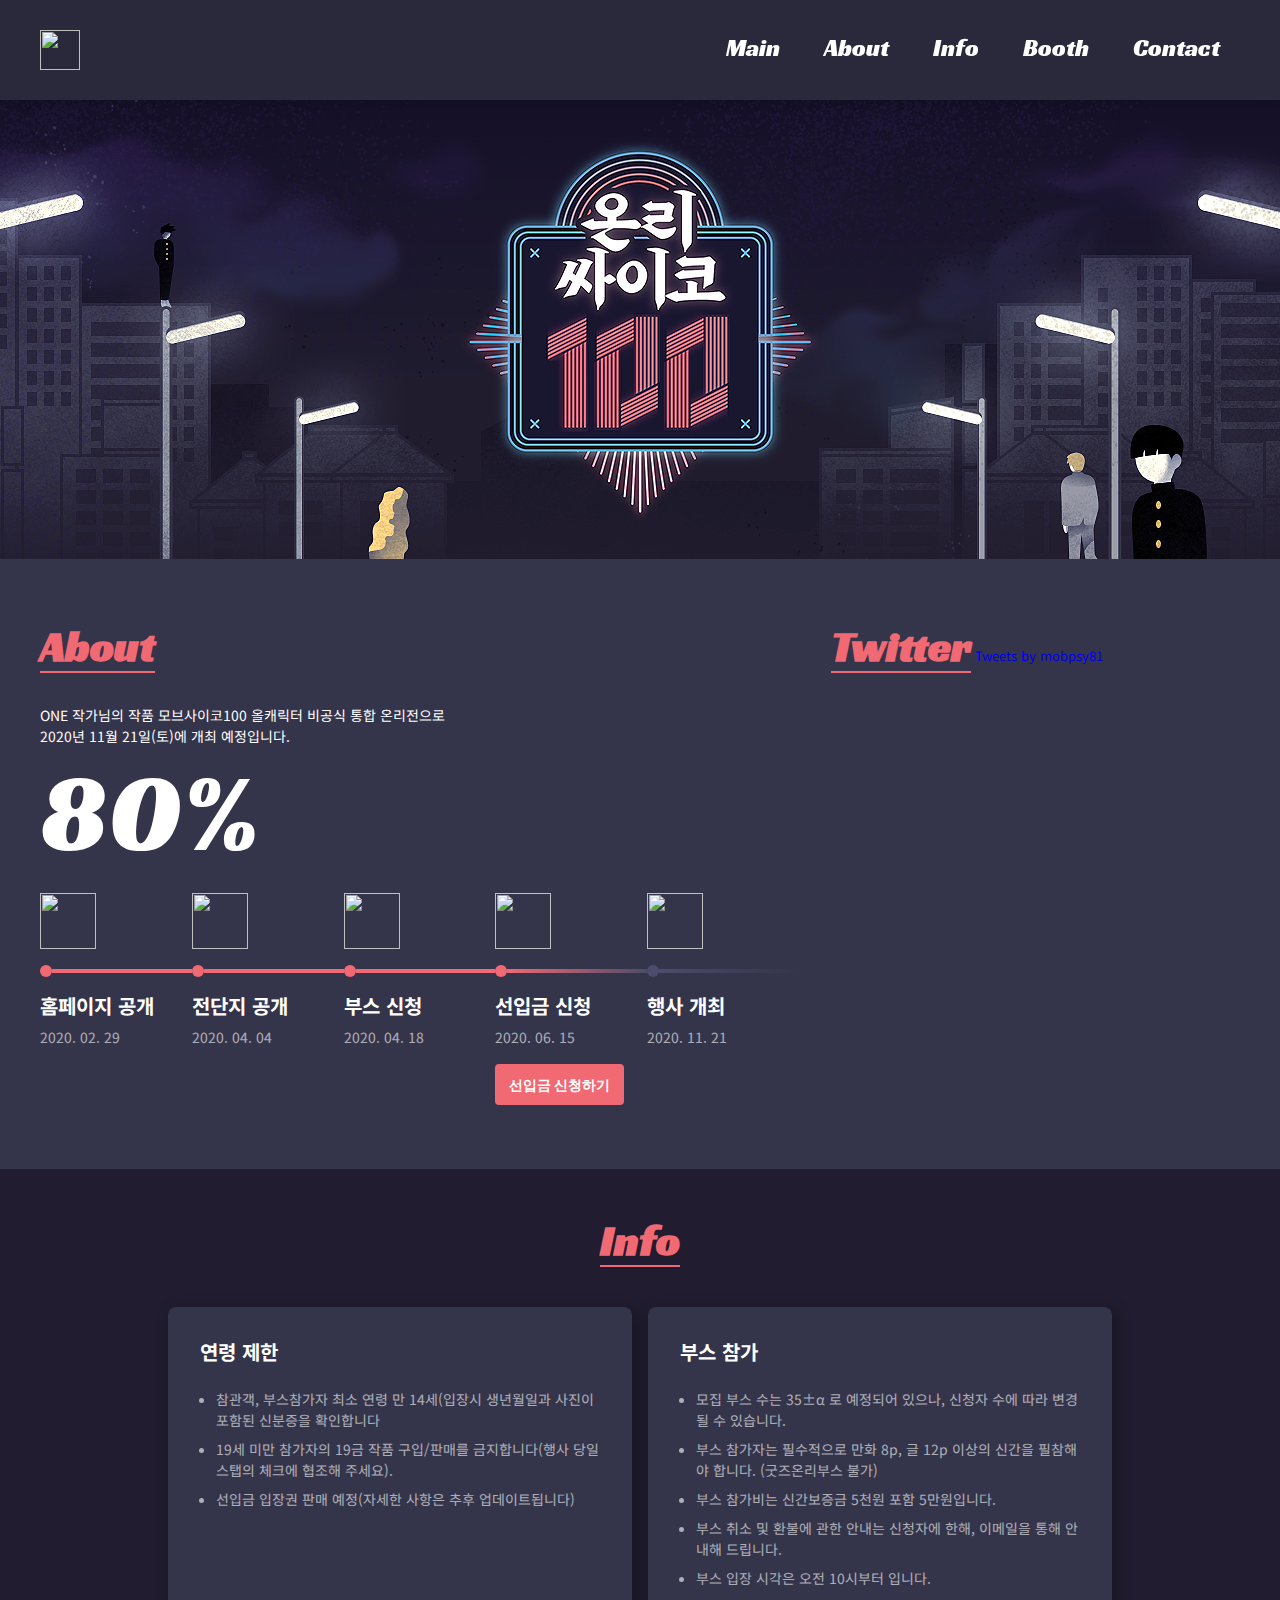
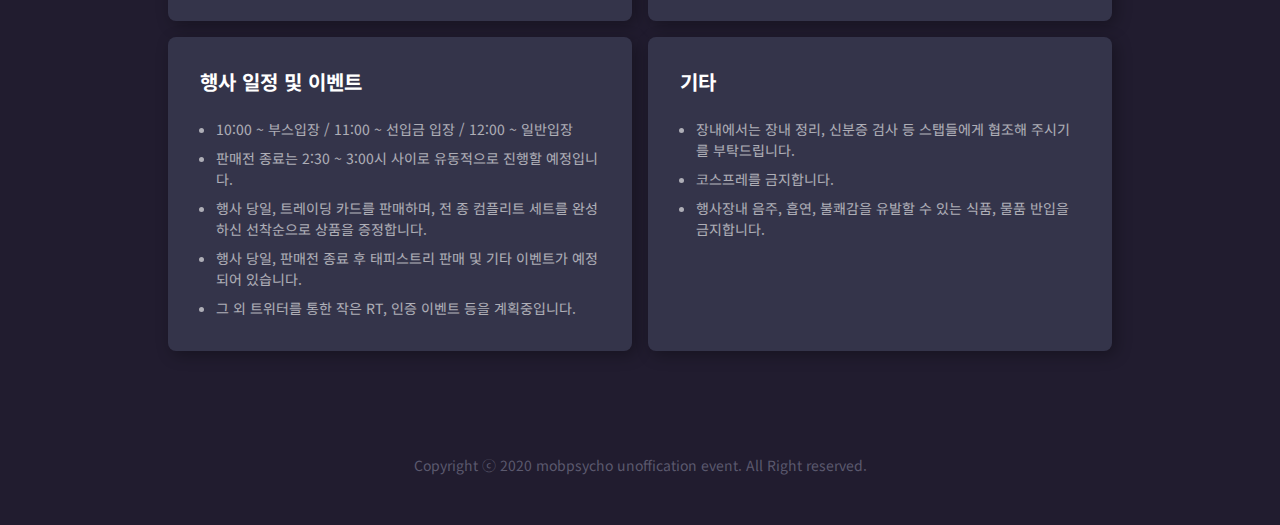
==== commit 9dda331a: "main" ====
--- a/index.html
+++ b/index.html
@@ -78,9 +78,9 @@
             <div class="row">
                 <div class="about">
                     <h1>About</h1>
-                    <p>ONE 작가님의 작품 모브사이코100 올캐릭터 비공식 통합 온리전으로 <br>2020년 8월 1일(토)에 개최 예정입니다.</p>
+                    <p>ONE 작가님의 작품 모브사이코100 올캐릭터 비공식 통합 온리전으로 <br>2020년 11월 21일(토)에 개최 예정입니다.</p>
                     <div class="number">
-                        <span class="counter">50</span><span>%</span>
+                        <span class="counter">80</span><span>%</span>
                     </div>
 
                     <div class="process">
@@ -116,7 +116,7 @@
                             </div>
                             <div class="line">
                                 <div class="circle_on"></div>
-                                <div class="rectangle_doing"></div>
+                                <div class="rectangle_done"></div>
                             </div>
                             <div class="txt">
                                 <h3>부스 신청</h3>
@@ -129,13 +129,13 @@
                                 <img src="img/icon4.svg">
                             </div>
                             <div class="line">
-                                <div class="circle"></div>
-                                <div class="rectangle"></div>
+                                <div class="circle_on"></div>
+                                <div class="rectangle_doing"></div>
                             </div>
                             <div class="txt">
                                 <h3>선입금 신청</h3>
-                                <p class="subtxt">2020. 06. 18</p>
-                                <!-- <button button type="button" id="enter" class="btn_apply"><a href="">선입금 신청하기</a></button> -->
+                                <p class="subtxt">2020. 06. 15</p>
+                                <button button type="button" id="enter" class="btn_apply"><a href="https://docs.google.com/forms/d/1is0DAxhJWmXgdDWmlXCDAAoYmwnZ-XylNXId9-XvZ0Y/edit" target="_blank">선입금 신청하기</a></button>
                             </div>
                         </div>
                         <div class="step">
@@ -148,7 +148,7 @@
                             </div>
                             <div class="txt">
                                 <h3>행사 개최</h3>
-                                <p class="subtxt">2020. 08. 01</p>
+                                <p class="subtxt">2020. 11. 21</p>
                             </div>
                         </div>
                     </div>
@@ -156,7 +156,8 @@
                 </div>
                 <div class="twitter">
                     <h1>Twitter</h1>
-                    <a class="twitter-timeline" data-width="100%" data-height="460" data-theme="light" href="https://twitter.com/mobpsy81?ref_src=twsrc%5Etfw">Tweets by mobpsy81</a> <script async src="https://platform.twitter.com/widgets.js" charset="utf-8"></script>
+                    <a class="twitter-timeline" data-width="100%" data-height="460" data-theme="light" href="https://twitter.com/mobpsy81?ref_src=twsrc%5Etfw">Tweets by mobpsy81</a>
+                    <script async src="https://platform.twitter.com/widgets.js" charset="utf-8"></script>
                 </div>
             </div>
         </div>
@@ -182,13 +183,16 @@
                             <li>부스 참가자는 필수적으로 만화 8p, 글 12p 이상의 신간을 필참해야 합니다. (굿즈온리부스 불가)</li>
                             <li>부스 참가비는 신간보증금 5천원 포함 5만원입니다.</li>
                             <li>부스 취소 및 환불에 관한 안내는 신청자에 한해, 이메일을 통해 안내해 드립니다.</li>
+                            <li>부스 입장 시각은 오전 10시부터 입니다.</li>
                         </ul>
                     </div>
                 </div>
                 <div class="card_wrap">
                     <div class="card">
-                        <h3>이벤트</h3>
-                        <ul>
+                        <h3>행사 일정 및 이벤트</h3>
+                        <ul>
+                            <li>10:00 ~ 부스입장 / 11:00 ~ 선입금 입장 / 12:00 ~ 일반입장</li>
+                            <li>판매전 종료는 2:30 ~ 3:00시 사이로 유동적으로 진행할 예정입니다.</li>
                             <li>행사 당일, 트레이딩 카드를 판매하며, 전 종 컴플리트 세트를 완성하신 선착순으로 상품을 증정합니다.</li>
                             <li>행사 당일, 판매전 종료 후 태피스트리 판매 및 기타 이벤트가 예정되어 있습니다.</li>
                             <li>그 외 트위터를 통한 작은 RT, 인증 이벤트 등을 계획중입니다.</li>
--- a/css/main.css
+++ b/css/main.css
@@ -505,10 +505,6 @@
         padding: 1rem;
     }
 
-    #about_twitter {
-        padding: 0;
-        display: block;
-    }
 
     .about {
         width: 80%;
@@ -700,13 +696,12 @@
 
     .about {
         width: 90%;
-        display: block;
-        margin: 3rem auto;
+        margin: 2rem auto;
     }
 
     .twitter {
-        width: 90%;
-        margin: 3rem auto;
+        min-width: 300px; 
+        margin: 2rem auto;
     }
 
     .process {
@@ -743,10 +738,4 @@
         margin: 40% auto; /* 15% from the top and centered */
     }
 
-    .twitter {
-        width: 100%;
-        display: block;
-        margin: 4rem auto;
-    }
-
 }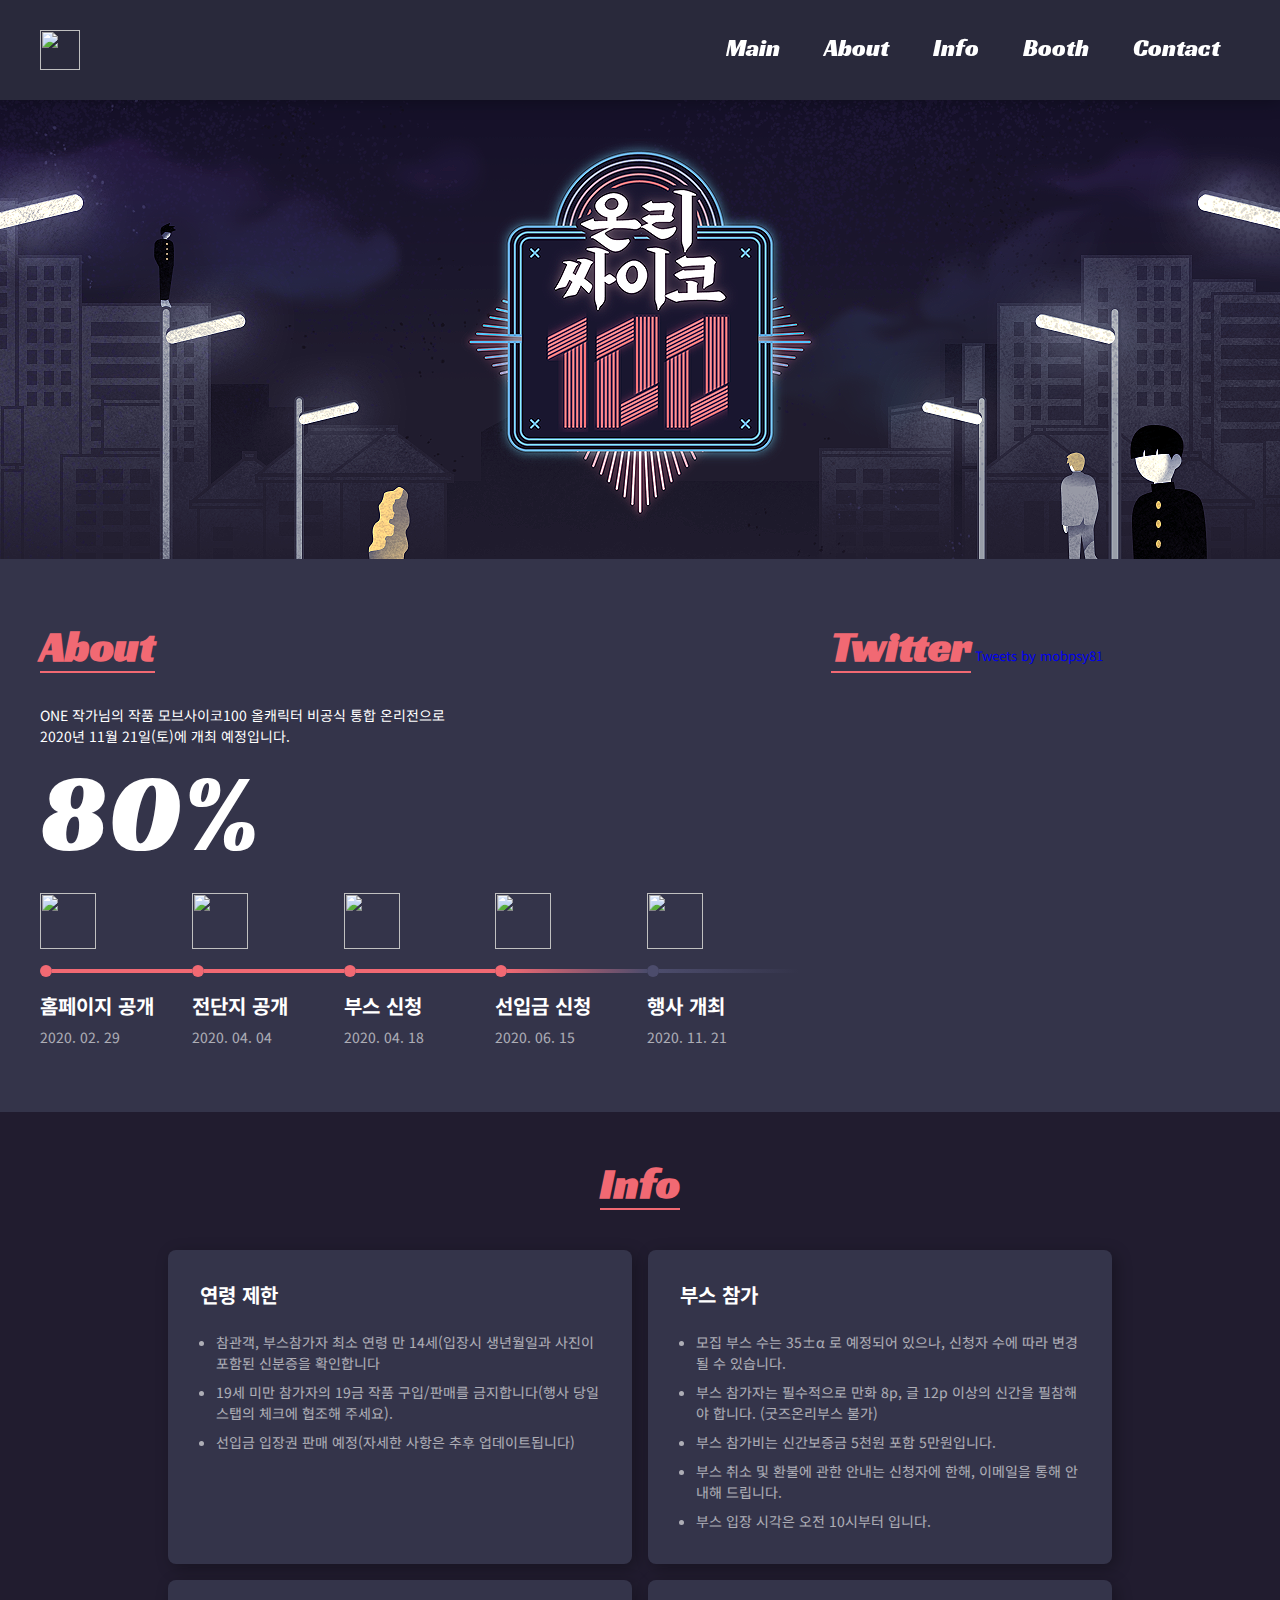
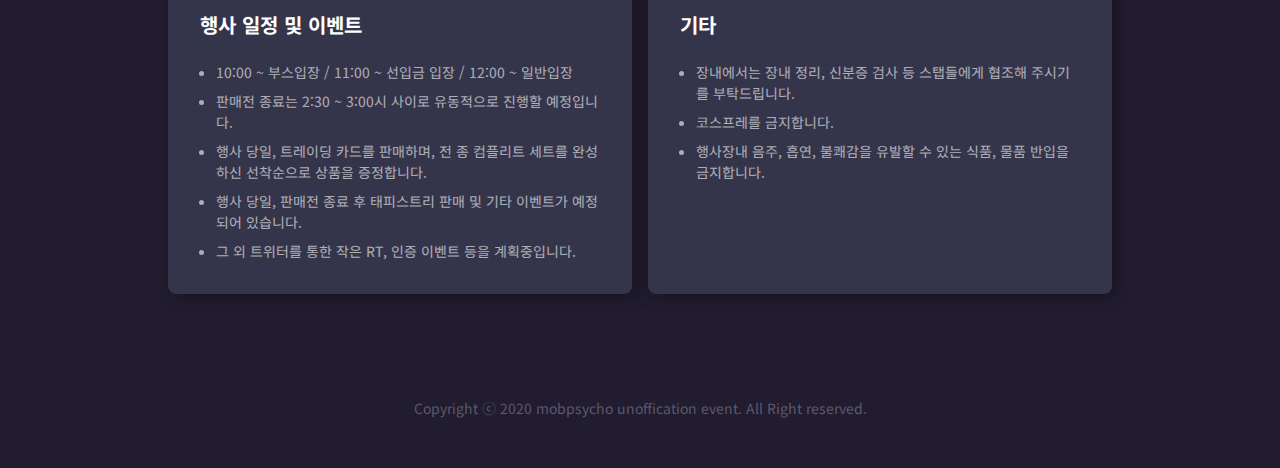
==== commit b1f9b6e7: "btn" ====
--- a/index.html
+++ b/index.html
@@ -135,7 +135,7 @@
                             <div class="txt">
                                 <h3>선입금 신청</h3>
                                 <p class="subtxt">2020. 06. 15</p>
-                                <button button type="button" id="enter" class="btn_apply"><a href="https://docs.google.com/forms/d/1is0DAxhJWmXgdDWmlXCDAAoYmwnZ-XylNXId9-XvZ0Y/edit" target="_blank">선입금 신청하기</a></button>
+                                <!-- <button button type="button" id="enter" class="btn_apply"><a href="https://docs.google.com/forms/d/1is0DAxhJWmXgdDWmlXCDAAoYmwnZ-XylNXId9-XvZ0Y/edit" target="_blank">선입금 신청하기</a></button> -->
                             </div>
                         </div>
                         <div class="step">
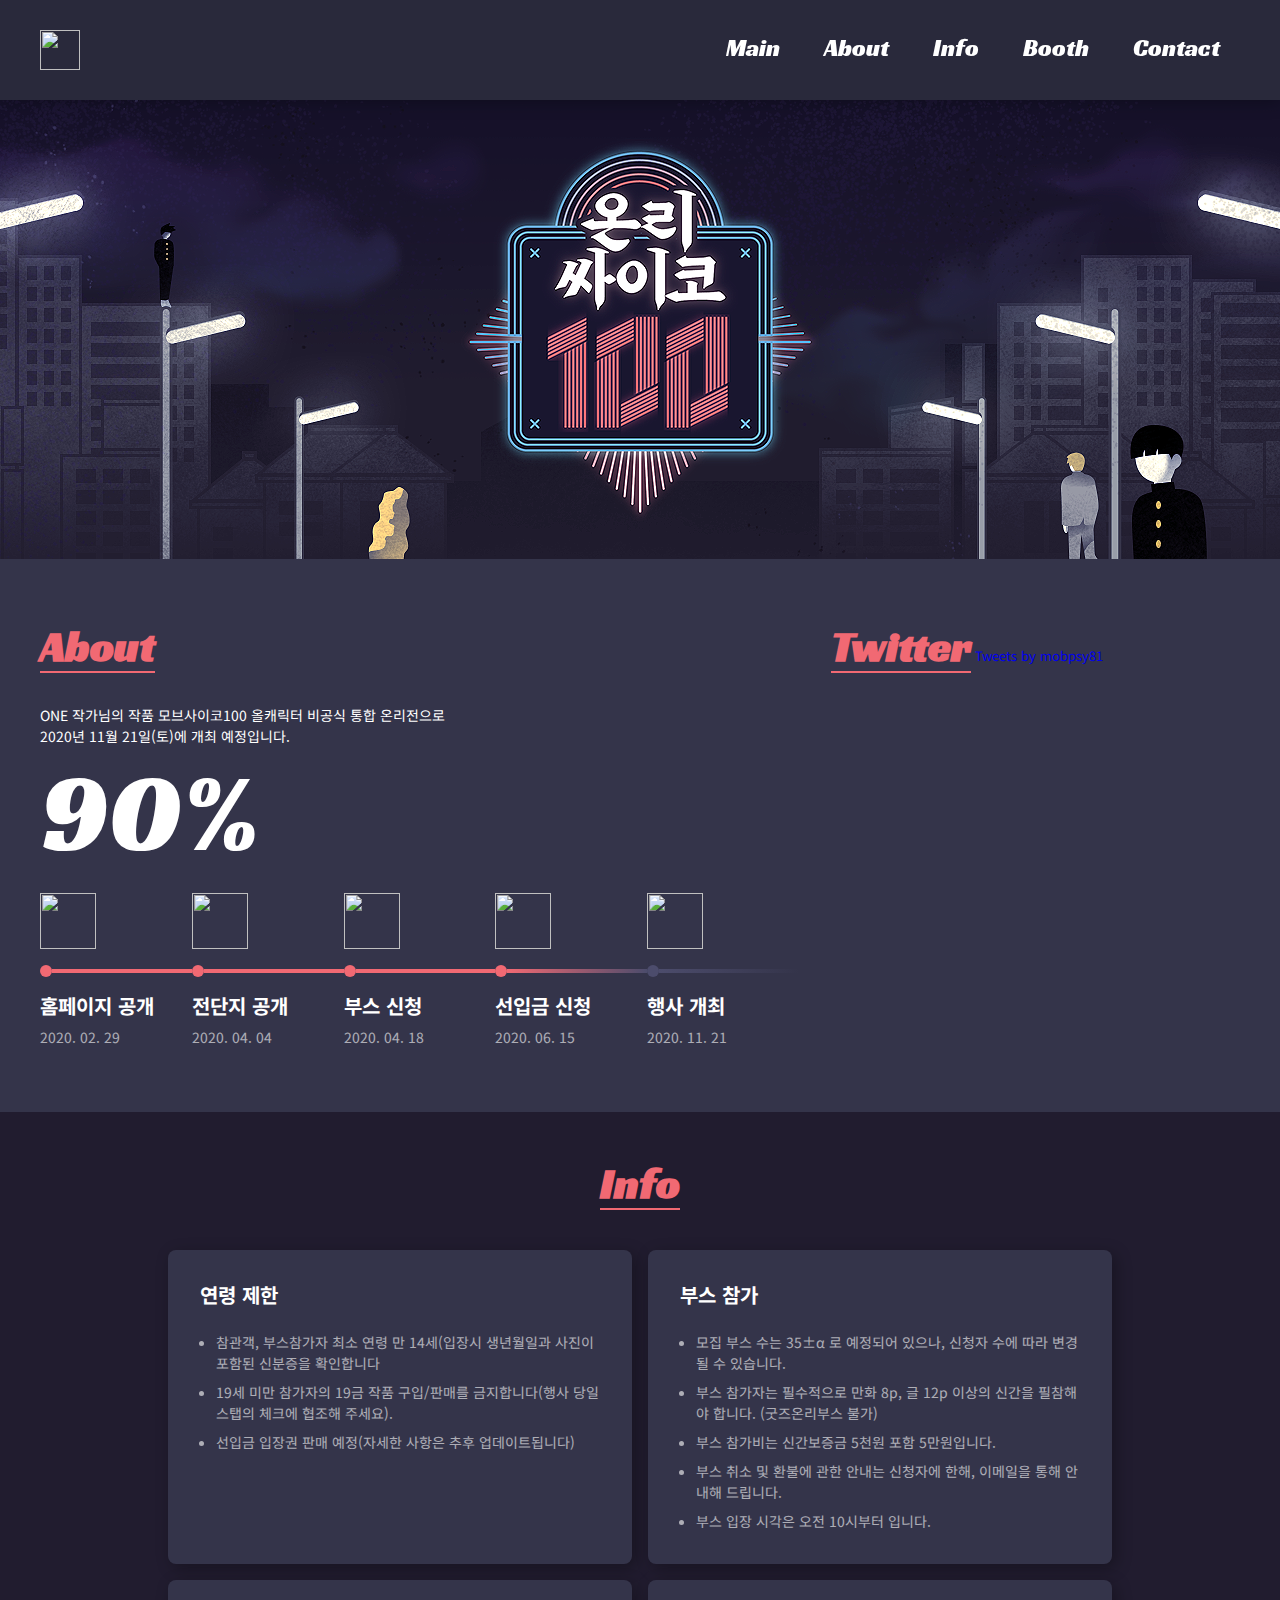
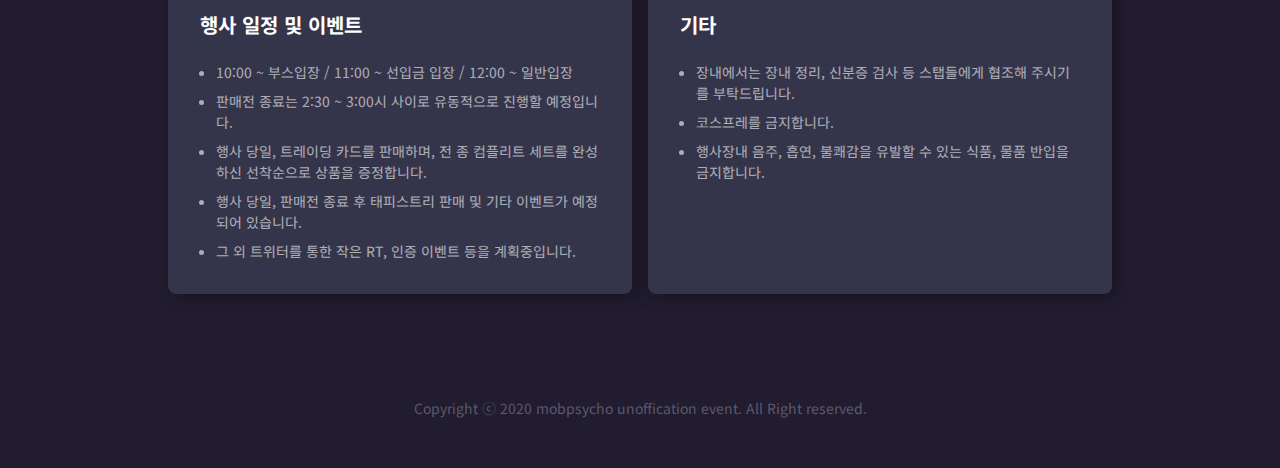
==== commit 2359aa18: "main" ====
--- a/index.html
+++ b/index.html
@@ -80,7 +80,7 @@
                     <h1>About</h1>
                     <p>ONE 작가님의 작품 모브사이코100 올캐릭터 비공식 통합 온리전으로 <br>2020년 11월 21일(토)에 개최 예정입니다.</p>
                     <div class="number">
-                        <span class="counter">80</span><span>%</span>
+                        <span class="counter">90</span><span>%</span>
                     </div>
 
                     <div class="process">
